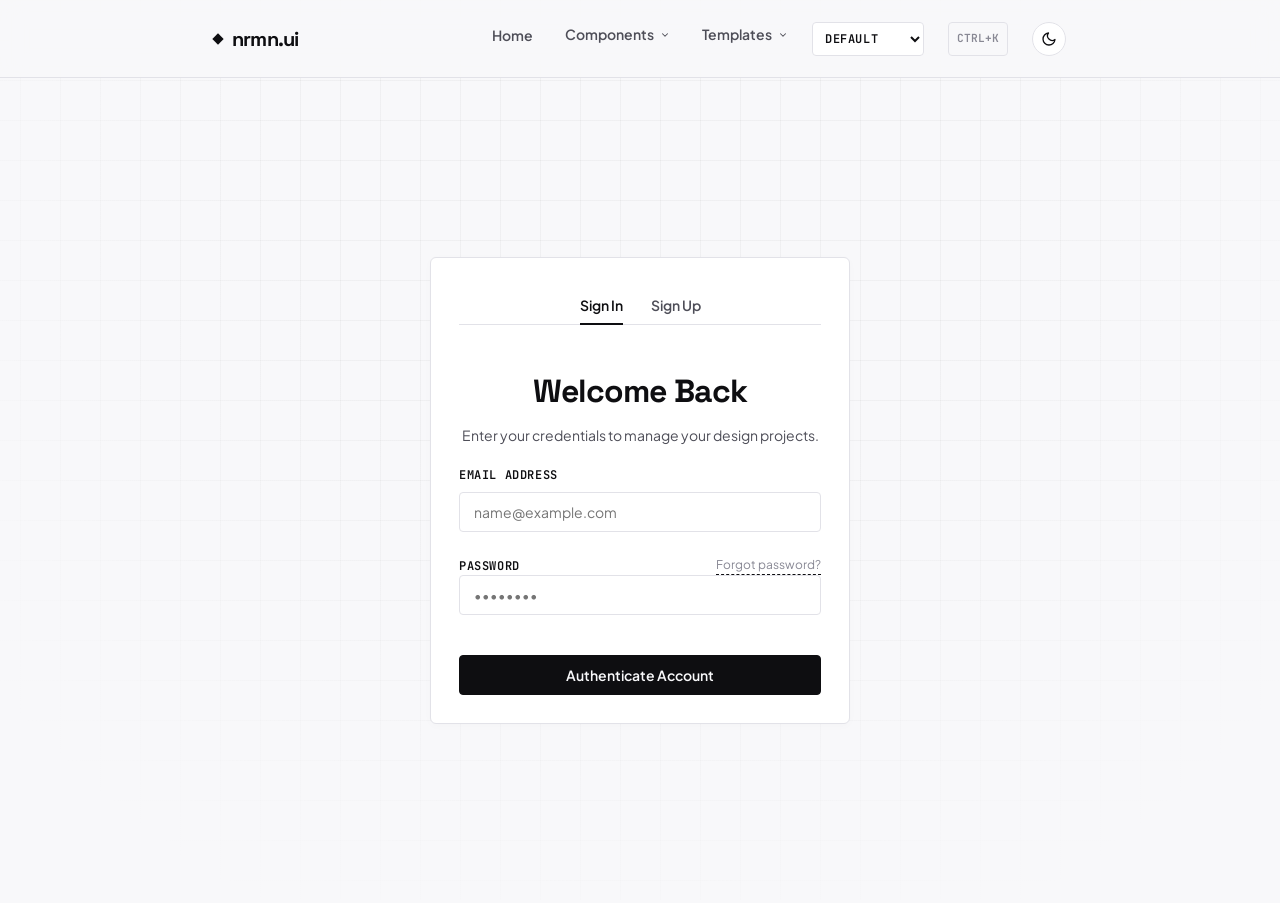
==== auth.html @ 915febaa "Initial commit of nrmn.ui design system showcase" ====
<!DOCTYPE html>
<html lang="en">
<head>
  <meta charset="UTF-8">
  <meta name="viewport" content="width=device-width, initial-scale=1.0">
  <title>Sign In - nrmn.ui</title>
  <meta name="description" content="Secure login and account creation portal styled with the nrmn.ui design system.">
  <link rel="stylesheet" href="style.css">
  <script>
    (function() {
      const savedTheme = localStorage.getItem('theme');
      const systemPrefersDark = window.matchMedia('(prefers-color-scheme: dark)').matches;
      if (savedTheme === 'dark' || (!savedTheme && systemPrefersDark)) {
        document.documentElement.setAttribute('data-theme', 'dark');
      } else {
        document.documentElement.setAttribute('data-theme', 'light');
      }
      
      const savedFont = localStorage.getItem('font');
      if (savedFont && savedFont !== 'default') {
        document.documentElement.setAttribute('data-font', savedFont);
      }
    })();
  </script>
</head>
<body>

  <!-- Sticky Navbar -->
  <header class="navbar">
    <div class="container navbar-container">
      <a href="index.html" class="navbar-brand">
        <span class="navbar-brand-dot"></span>
        <span>nrmn.ui</span>
      </a>
      
      <div class="flex align-center" style="gap: 1.5rem;">
        <nav>
          <ul class="navbar-menu">
            <li><a href="index.html">Home</a></li>
            <li class="nav-dropdown">
              <a href="#" class="dropdown-trigger">
                <span>Components</span>
                <svg class="chevron" width="10" height="10" viewBox="0 0 24 24" fill="none" stroke="currentColor" stroke-width="2.5" stroke-linecap="round" stroke-linejoin="round">
                  <polyline points="6 9 12 15 18 9"></polyline>
                </svg>
              </a>
              <ul class="dropdown-menu">
                <li><a href="docs.html#typography">Typography</a></li>
                <li><a href="docs.html#buttons">Buttons</a></li>
                <li><a href="docs.html#icons">SVG Icons</a></li>
                <li><a href="docs.html#badges">Badges</a></li>
                <li><a href="docs.html#inputs">Inputs & Selects</a></li>
                <li><a href="docs.html#cards">Cards</a></li>
                <li><a href="docs.html#tabs">Tabs</a></li>
                <li><a href="docs.html#alerts">Alerts & Dialogs</a></li>
                <li><a href="docs.html#tables">Tables</a></li>
                <li><a href="docs.html#skeletons">Skeleton Loaders</a></li>
                <li><a href="docs.html#widgets">Interactive Widgets</a></li>
                <li><a href="docs.html#preloaders">Preloaders & Loaders</a></li>
              </ul>
            </li>
            <li class="nav-dropdown">
              <a href="#" class="dropdown-trigger">
                <span>Templates</span>
                <svg class="chevron" width="10" height="10" viewBox="0 0 24 24" fill="none" stroke="currentColor" stroke-width="2.5" stroke-linecap="round" stroke-linejoin="round">
                  <polyline points="6 9 12 15 18 9"></polyline>
                </svg>
              </a>
              <ul class="dropdown-menu">
                <li><a href="dashboard.html">Admin Dashboard</a></li>
                <li><a href="auth.html">Sign In / Register</a></li>
                <li><a href="blog.html">Split Blog Post</a></li>
                <li><a href="settings.html">Settings Console</a></li>
              </ul>
            </li>
          </ul>
        </nav>

        <select id="font-switcher" class="select" aria-label="Switch Font" style="width: auto; padding: 0.25rem 1.75rem 0.25rem 0.5rem; font-size: 0.75rem; font-family: var(--font-mono); font-weight: 600; text-transform: uppercase; letter-spacing: 0.05em; border-radius: var(--radius-sm); border: 1px solid var(--border-color); cursor: pointer; height: 34px; line-height: 1.2; background-color: var(--bg-secondary); color: var(--text-primary); transition: border-color var(--transition-fast);">
          <option value="default">Default</option>
          <option value="inter">Inter</option>
          <option value="roboto">Roboto</option>
          <option value="ubuntu">Ubuntu</option>
        </select>

        <span class="command-palette-trigger" style="font-family: var(--font-mono); font-size: 0.7rem; border: 1px solid var(--border-color); padding: 0.25rem 0.5rem; border-radius: var(--radius-sm); color: var(--text-tertiary); cursor: pointer; user-select: none; display: flex; align-items: center; justify-content: center; height: 34px; line-height: 1.2; text-transform: uppercase; font-weight: 600;" title="Search Commands (Ctrl+K)" onclick="document.getElementById('command-palette').classList.add('open'); document.getElementById('command-search-input').focus();">⌘K</span>

        <button id="theme-toggle" class="btn" aria-label="Toggle Theme" style="padding: 0.375rem; line-height: 1; border-radius: 50%; width: 34px; height: 34px; display: inline-flex; align-items: center; justify-content: center; min-width: auto; box-shadow: none;">
          <svg id="theme-toggle-icon" width="16" height="16" viewBox="0 0 24 24" fill="none" stroke="currentColor" stroke-width="2" stroke-linecap="round" stroke-linejoin="round"></svg>
        </button>
        
        <button class="mobile-menu-btn" aria-label="Toggle Menu" aria-expanded="false">
          <svg width="24" height="24" viewBox="0 0 24 24" fill="none" stroke="currentColor" stroke-width="2" stroke-linecap="round" stroke-linejoin="round">
            <line x1="4" y1="12" x2="20" y2="12"></line>
            <line x1="4" y1="6" x2="20" y2="6"></line>
            <line x1="4" y1="18" x2="20" y2="18"></line>
          </svg>
        </button>
      </div>
    </div>
  </header>

  <!-- Auth Layout Wrapper -->
  <div class="auth-wrapper">
    <div class="card auth-card">
      <div class="tab-container" style="margin: 0;">
        <div class="tab-buttons" style="justify-content: center; margin-bottom: 1.5rem;">
          <button class="tab-btn active" data-tab="login">Sign In</button>
          <button class="tab-btn" data-tab="register">Sign Up</button>
        </div>

        <!-- Login Form Panel -->
        <div class="tab-panel active" data-tab="login">
          <div class="text-center mb-4">
            <h2>Welcome Back</h2>
            <p style="font-size: 0.875rem;">Enter your credentials to manage your design projects.</p>
          </div>

          <form id="login-form">
            <div class="form-group">
              <label class="form-label" for="login-email">Email Address</label>
              <input type="email" class="input" id="login-email" placeholder="name@example.com" required>
            </div>
            
            <div class="form-group">
              <div class="flex justify-between align-center mb-1">
                <label class="form-label" for="login-password" style="margin-bottom: 0;">Password</label>
                <a href="#" onclick="showToast('Reset password link dispatched!')" style="font-size: 0.75rem; color: var(--text-tertiary); text-decoration: none;">Forgot password?</a>
              </div>
              <input type="password" class="input" id="login-password" placeholder="••••••••" required>
            </div>

            <button type="submit" class="btn btn-primary w-full" style="margin-top: 1rem;">Authenticate Account</button>
          </form>
        </div>

        <!-- Register Form Panel -->
        <div class="tab-panel" data-tab="register">
          <div class="text-center mb-4">
            <h2>Create Account</h2>
            <p style="font-size: 0.875rem;">Get started with our lightweight design framework.</p>
          </div>

          <form id="register-form">
            <div class="form-group">
              <label class="form-label" for="reg-name">Full Name</label>
              <input type="text" class="input" id="reg-name" placeholder="Ada Lovelace" required>
            </div>

            <div class="form-group">
              <label class="form-label" for="reg-email">Email Address</label>
              <input type="email" class="input" id="reg-email" placeholder="name@example.com" required>
            </div>
            
            <div class="form-group">
              <label class="form-label" for="reg-password">Password</label>
              <input type="password" class="input" id="reg-password" placeholder="Min. 8 characters" minlength="8" required>
            </div>

            <button type="submit" class="btn btn-primary w-full" style="margin-top: 1rem;">Register Credentials</button>
          </form>
        </div>
      </div>
    </div>
  </div>

  <!-- Command Palette Modal -->
  <div class="command-palette-overlay" id="command-palette">
    <div class="command-palette-content">
      <div class="command-palette-search-wrapper">
        <div class="command-palette-search-icon">
          <svg width="18" height="18" viewBox="0 0 24 24" fill="none" stroke="currentColor" stroke-width="2.5" stroke-linecap="round" stroke-linejoin="round">
            <circle cx="11" cy="11" r="8"></circle>
            <line x1="21" y1="21" x2="16.65" y2="16.65"></line>
          </svg>
        </div>
        <input type="text" id="command-search-input" class="command-palette-input" placeholder="Search pages, components or controls..." autocomplete="off">
      </div>
      
      <ul class="command-palette-list" id="command-palette-list"></ul>
      
      <div class="command-palette-footer">
        <div class="command-palette-footer-keys">
          <span>Navigate: <span class="command-palette-key">↑</span> <span class="command-palette-key">↓</span></span>
          <span style="margin-left: 1rem;">Select: <span class="command-palette-key">Enter</span></span>
        </div>
        <div>
          <span>Close: <span class="command-palette-key">Esc</span></span>
        </div>
      </div>
    </div>
  </div>

  <script src="main.js"></script>
</body>
</html>
---- style.css ----
/*
 * Showcase Stylesheet
 * Project-specific layouts, components, and interactive styles
 * Extending base.css
 */

@import url('base.css');

/* Navigation Bar */
.navbar {
  position: sticky;
  top: 0;
  z-index: 100;
  background-color: var(--bg-navbar);
  backdrop-filter: blur(12px);
  -webkit-backdrop-filter: blur(12px);
  border-bottom: 1px solid var(--border-color);
  padding: 1.25rem 0;
  transition: background-color var(--transition-normal), border-color var(--transition-normal);
}

.navbar-container {
  display: flex;
  justify-content: space-between;
  align-items: center;
}

.navbar-brand {
  font-family: var(--font-heading);
  font-size: 1.25rem;
  font-weight: 700;
  letter-spacing: -0.04em;
  color: var(--text-primary);
  text-decoration: none;
  display: flex;
  align-items: center;
  gap: 0.625rem;
  border-bottom: none;
}

.navbar-brand:hover {
  border-bottom: none;
}

.navbar-brand-dot {
  width: 8px;
  height: 8px;
  border-radius: 0;
  background-color: var(--text-primary);
  transform: rotate(45deg);
  animation: pulse-brand 4s infinite ease-in-out;
}

@keyframes pulse-brand {
  0%, 100% { transform: rotate(45deg) scale(1); }
  50% { transform: rotate(45deg) scale(1.08); }
}

.navbar-menu {
  display: flex;
  align-items: center;
  gap: 2rem;
  list-style: none;
  padding: 0;
  margin: 0;
}

.navbar-menu a {
  font-size: 0.875rem;
  font-weight: 600;
  color: var(--text-secondary);
  text-decoration: none;
  position: relative;
  padding: 0.25rem 0;
  transition: color var(--transition-fast);
  border-bottom: none;
}

.navbar-menu a:hover {
  color: var(--text-primary);
  border-bottom: none;
}

.navbar-menu a::after {
  content: '';
  position: absolute;
  bottom: -2px;
  left: 0;
  width: 100%;
  height: 2px;
  background-color: var(--text-primary);
  transform: scaleX(0);
  transform-origin: right;
  transition: transform var(--transition-fast);
}

.navbar-menu a:hover::after {
  transform: scaleX(1);
  transform-origin: left;
}

/* Navigation Dropdowns */
.nav-dropdown {
  position: relative;
}

.dropdown-trigger {
  display: inline-flex;
  align-items: center;
  gap: 0.375rem;
}

.dropdown-trigger .chevron {
  transition: transform var(--transition-fast);
}

.nav-dropdown:hover .dropdown-trigger .chevron {
  transform: rotate(180deg);
}

.dropdown-menu {
  position: absolute;
  top: 100%;
  left: 50%;
  transform: translateX(-50%) translateY(8px);
  min-width: 190px;
  background-color: var(--bg-secondary);
  border: 1px solid var(--border-color);
  border-radius: var(--radius-sm);
  padding: 0.375rem 0;
  margin: 0;
  list-style: none;
  opacity: 0;
  visibility: hidden;
  transition: opacity var(--transition-fast), transform var(--transition-fast), visibility var(--transition-fast);
  box-shadow: var(--shadow-hover);
  z-index: 110;
}

/* Arrow indicator on dropdown menu */
.dropdown-menu::before {
  content: '';
  position: absolute;
  top: -5px;
  left: 50%;
  transform: translateX(-50%) rotate(45deg);
  width: 8px;
  height: 8px;
  background-color: var(--bg-secondary);
  border-left: 1px solid var(--border-color);
  border-top: 1px solid var(--border-color);
}

.nav-dropdown:hover .dropdown-menu {
  opacity: 1;
  visibility: visible;
  transform: translateX(-50%) translateY(4px);
}

.dropdown-menu li {
  width: 100%;
}

.dropdown-menu li a {
  display: block;
  padding: 0.5rem 1rem;
  font-size: 0.8125rem;
  font-weight: 500;
  color: var(--text-secondary);
  text-align: left;
  border-bottom: none !important;
  transition: color var(--transition-fast), background-color var(--transition-fast);
}

.dropdown-menu li a:hover {
  color: var(--text-primary) !important;
  background-color: var(--bg-tertiary);
}

@media (max-width: 768px) {
  .dropdown-menu {
    position: static;
    transform: none !important;
    opacity: 1;
    visibility: visible;
    box-shadow: none;
    border: none;
    padding-left: 1rem;
    display: none;
  }
  
  .dropdown-menu::before {
    display: none;
  }
  
  .nav-dropdown.active .dropdown-menu {
    display: block;
  }
}

.mobile-menu-btn {
  display: none;
  background: none;
  border: none;
  color: var(--text-primary);
  cursor: pointer;
  padding: 0.25rem;
  outline: none;
}

@media (max-width: 768px) {
  .navbar-menu {
    display: none;
    position: absolute;
    top: 100%;
    left: 0;
    width: 100%;
    background-color: var(--bg-primary);
    border-bottom: 1px solid var(--border-color);
    padding: 1.5rem;
    flex-direction: column;
    align-items: flex-start;
    gap: 1.25rem;
    box-shadow: 0 8px 16px rgba(0, 0, 0, 0.05);
  }

  .navbar-menu.open {
    display: flex;
  }

  .mobile-menu-btn {
    display: block;
  }
}

/* Hero Section */
.hero {
  padding: 7rem 0 5rem 0;
  text-align: center;
}

.hero-tag {
  display: inline-flex;
  align-items: center;
  font-family: var(--font-mono);
  font-size: 0.7rem;
  font-weight: 500;
  letter-spacing: 0.1em;
  text-transform: uppercase;
  background-color: var(--bg-tertiary);
  color: var(--text-secondary);
  padding: 0.25rem 0.625rem;
  border-radius: var(--radius-sm);
  margin-bottom: 1.75rem;
  border: 1px solid var(--border-color);
}

.hero h1 {
  font-size: 4rem;
  font-weight: 700;
  max-width: 850px;
  margin: 0 auto 1.5rem auto;
  line-height: 1.1;
  letter-spacing: -0.04em;
}

@media (max-width: 768px) {
  .hero h1 {
    font-size: 2.75rem;
  }
}

.hero-subtitle {
  font-size: 1.25rem;
  color: var(--text-secondary);
  max-width: 620px;
  margin: 0 auto 2.5rem auto;
  line-height: 1.6;
}

.hero-actions {
  display: flex;
  justify-content: center;
  gap: 1.25rem;
}

/* Features Grid */
.features-grid {
  display: grid;
  grid-template-columns: repeat(auto-fit, minmax(260px, 1fr));
  gap: 2rem;
  margin-top: 3.5rem;
}

.features-grid .card h3 {
  margin-top: 0;
  margin-bottom: 0.75rem;
}

.features-grid .card p {
  margin-bottom: 0;
  font-size: 0.875rem;
  line-height: 1.5;
}

/* Layouts: Sidebar Layout (Docs / Dashboard) */
.sidebar-layout {
  display: flex;
  min-height: calc(100vh - 75px);
}

.sidebar {
  width: 260px;
  border-right: 1px solid var(--border-color);
  padding: 2.5rem 1.75rem;
  flex-shrink: 0;
  position: sticky;
  top: 75px;
  height: calc(100vh - 75px);
  overflow-y: auto;
  transition: transform var(--transition-normal);
}

.main-content {
  flex-grow: 1;
  padding: 2.5rem 3.5rem;
  max-width: 1050px;
  overflow-x: hidden;
}

@media (max-width: 768px) {
  .sidebar-layout {
    flex-direction: column;
  }

  .sidebar {
    width: 100%;
    height: auto;
    position: static;
    border-right: none;
    border-bottom: 1px solid var(--border-color);
    padding: 1.5rem;
  }

  .main-content {
    padding: 2rem 1.5rem;
  }
}

.sidebar-nav {
  list-style: none;
  padding: 0;
  margin: 0;
}

.sidebar-nav-title {
  font-family: var(--font-mono);
  font-size: 0.7rem;
  font-weight: 500;
  text-transform: uppercase;
  color: var(--text-tertiary);
  letter-spacing: 0.12em;
  margin-bottom: 0.75rem;
  margin-top: 1.75rem;
}

.sidebar-nav-title:first-child {
  margin-top: 0;
}

.sidebar-nav-item a {
  display: block;
  font-size: 0.875rem;
  font-weight: 500;
  color: var(--text-secondary);
  text-decoration: none;
  padding: 0.5rem 0.75rem;
  border-radius: var(--radius-sm);
  margin-bottom: 0.25rem;
  transition: color var(--transition-fast), background-color var(--transition-fast), transform var(--transition-fast);
  position: relative;
  border-bottom: none;
}

.sidebar-nav-item a::before {
  content: '';
  position: absolute;
  left: 0;
  top: 20%;
  height: 60%;
  width: 3px;
  background-color: var(--text-primary);
  border-radius: var(--radius-sm);
  transform: scaleY(0);
  transition: transform var(--transition-fast), background-color var(--transition-fast);
}

.sidebar-nav-item a:hover {
  color: var(--text-primary);
  background-color: var(--bg-tertiary);
  transform: translateX(2px);
}

.sidebar-nav-item a:hover::before {
  transform: scaleY(0.6);
  background-color: var(--text-tertiary);
}

.sidebar-nav-item a.active {
  color: var(--text-primary);
  background-color: var(--bg-tertiary);
  font-weight: 600;
}

.sidebar-nav-item a.active::before {
  transform: scaleY(1);
  background-color: var(--text-primary);
}

/* Tabs */
.tab-container {
  margin: 2rem 0;
}

.tab-buttons {
  display: flex;
  border-bottom: 1px solid var(--border-color);
  gap: 1.75rem;
  margin-bottom: 1.75rem;
}

.tab-btn {
  background: none;
  border: none;
  font-family: inherit;
  font-size: 0.875rem;
  font-weight: 600;
  color: var(--text-secondary);
  padding: 0.625rem 0;
  cursor: pointer;
  position: relative;
  transition: color var(--transition-fast);
}

.tab-btn:hover {
  color: var(--text-primary);
}

.tab-btn.active {
  color: var(--text-primary);
}

.tab-btn.active::after {
  content: '';
  position: absolute;
  bottom: -1px;
  left: 0;
  width: 100%;
  height: 2px;
  background-color: var(--text-primary);
}

.tab-panel {
  display: none;
}

.tab-panel.active {
  display: block;
}

/* Badges */
.badge {
  display: inline-flex;
  align-items: center;
  font-family: var(--font-mono);
  font-size: 0.7rem;
  font-weight: 500;
  padding: 0.1875rem 0.5rem;
  border-radius: var(--radius-sm);
  border: 1px solid var(--border-color);
  background-color: var(--bg-tertiary);
  color: var(--text-secondary);
}

.badge-success {
  background-color: rgba(16, 185, 129, 0.08);
  border-color: rgba(16, 185, 129, 0.18);
  color: var(--alert-success);
}

.badge-warning {
  background-color: rgba(245, 158, 11, 0.08);
  border-color: rgba(245, 158, 11, 0.18);
  color: var(--alert-warning);
}

.badge-error {
  background-color: rgba(239, 68, 68, 0.08);
  border-color: rgba(239, 68, 68, 0.18);
  color: var(--alert-error);
}

/* Alerts */
.alert-box {
  display: flex;
  gap: 0.875rem;
  padding: 1.25rem;
  border-radius: var(--radius-sm);
  border: 1px solid var(--border-color);
  border-left: 4px solid var(--text-primary);
  background-color: var(--bg-secondary);
  color: var(--text-secondary);
  margin-bottom: 1.25rem;
}

.alert-box h4 {
  margin: 0 0 0.25rem 0;
  font-size: 0.875rem;
  font-family: var(--font-heading);
}

.alert-box p {
  margin: 0;
  font-size: 0.875rem;
  color: inherit;
}

.alert-box-info {
  border-left-color: var(--text-primary);
  color: var(--text-primary);
}

.alert-box-success {
  border-left-color: var(--alert-success);
  background-color: rgba(16, 185, 129, 0.02);
  color: var(--alert-success);
}

.alert-box-warning {
  border-left-color: var(--alert-warning);
  background-color: rgba(245, 158, 11, 0.02);
  color: var(--alert-warning);
}

.alert-box-error {
  border-left-color: var(--alert-error);
  background-color: rgba(239, 68, 68, 0.02);
  color: var(--alert-error);
}

/* Modal Styling */
.modal-overlay {
  position: fixed;
  top: 0;
  left: 0;
  width: 100%;
  height: 100%;
  background-color: rgba(9, 9, 11, 0.35);
  backdrop-filter: blur(6px);
  display: none;
  justify-content: center;
  align-items: center;
  z-index: 1000;
  padding: 1.5rem;
}

@media (prefers-color-scheme: dark) {
  .modal-overlay {
    background-color: rgba(0, 0, 0, 0.5);
  }
}

.modal-overlay.open {
  display: flex;
}

.modal-content {
  background-color: var(--bg-secondary);
  border: 1px solid var(--border-color);
  border-radius: var(--radius-sm);
  max-width: 500px;
  width: 100%;
  padding: 2.25rem;
  box-shadow: var(--shadow-hover);
  position: relative;
  animation: modal-in 0.2s cubic-bezier(0.16, 1, 0.3, 1);
}

@keyframes modal-in {
  from {
    transform: scale(0.98) translateY(-10px);
    opacity: 0;
  }
  to {
    transform: scale(1) translateY(0);
    opacity: 1;
  }
}

.modal-close {
  position: absolute;
  top: 1.25rem;
  right: 1.25rem;
  background: none;
  border: none;
  font-size: 1.5rem;
  cursor: pointer;
  color: var(--text-tertiary);
  transition: color var(--transition-fast);
  outline: none;
}

.modal-close:hover {
  color: var(--text-primary);
}

/* Toast Container & Notification */
.toast-container {
  position: fixed;
  top: 1.5rem;
  left: 50%;
  transform: translateX(-50%);
  display: flex;
  flex-direction: column;
  gap: 0.75rem;
  z-index: 1010;
  width: 100%;
  max-width: 380px;
  pointer-events: none;
}

.toast {
  background-color: var(--bg-secondary);
  color: var(--text-primary);
  border: 1px solid var(--border-color);
  padding: 0.875rem 1.25rem;
  border-radius: var(--radius-sm);
  font-family: var(--font-sans);
  font-size: 0.875rem;
  font-weight: 500;
  box-shadow: var(--shadow-hover-btn);
  display: flex;
  justify-content: space-between;
  align-items: center;
  gap: 1rem;
  pointer-events: auto;
  animation: toast-in 0.35s cubic-bezier(0.16, 1, 0.3, 1) forwards;
}

@keyframes toast-in {
  from {
    transform: translateY(-30px) scale(0.95);
    opacity: 0;
  }
  to {
    transform: translateY(0) scale(1);
    opacity: 1;
  }
}

/* Auth Pages Style */
.auth-wrapper {
  min-height: calc(100vh - 75px);
  display: flex;
  align-items: center;
  justify-content: center;
  padding: 4rem 1.5rem;
}

.auth-card {
  max-width: 420px;
  width: 100%;
}

.form-group {
  margin-bottom: 1.5rem;
}

.form-label {
  display: block;
  font-family: var(--font-mono);
  font-size: 0.75rem;
  font-weight: 600;
  text-transform: uppercase;
  letter-spacing: 0.05em;
  margin-bottom: 0.5rem;
  color: var(--text-primary);
}

.form-help {
  font-size: 0.75rem;
  color: var(--text-tertiary);
  margin-top: 0.375rem;
}

/* Dashboard Layout */
.dashboard-grid {
  display: grid;
  grid-template-columns: repeat(12, 1fr);
  gap: 2rem;
}

.col-12 { grid-column: span 12; }
.col-8 { grid-column: span 8; }
.col-6 { grid-column: span 6; }
.col-4 { grid-column: span 4; }

@media (max-width: 992px) {
  .col-8, .col-6, .col-4 {
    grid-column: span 12;
  }
}

.metric-card {
  text-align: left;
}

.metric-value {
  font-family: var(--font-heading);
  font-size: 2.25rem;
  font-weight: 700;
  line-height: 1;
  margin: 0.625rem 0;
  letter-spacing: -0.03em;
}

.metric-change {
  font-family: var(--font-mono);
  font-size: 0.7rem;
  font-weight: 500;
  text-transform: uppercase;
  letter-spacing: 0.05em;
}

.metric-change.positive { color: var(--alert-success); }
.metric-change.negative { color: var(--alert-error); }

/* Utilities */
.text-center { text-align: center; }
.mt-4 { margin-top: 1rem; }
.mb-4 { margin-bottom: 1rem; }
.mb-6 { margin-bottom: 1.5rem; }
.gap-2 { gap: 0.5rem; }
.align-center { align-items: center; }
.justify-between { justify-content: space-between; }
.w-full { width: 100%; }

/* Command Palette Dialogue */
.command-palette-overlay {
  position: fixed;
  top: 0;
  left: 0;
  width: 100%;
  height: 100%;
  background-color: rgba(9, 9, 11, 0.45);
  backdrop-filter: blur(8px);
  display: none;
  justify-content: center;
  align-items: flex-start;
  z-index: 1050;
  padding: 1.5rem;
  padding-top: 10vh;
}

@media (prefers-color-scheme: dark) {
  .command-palette-overlay {
    background-color: rgba(0, 0, 0, 0.65);
  }
}

.command-palette-overlay.open {
  display: flex;
}

.command-palette-content {
  background-color: var(--bg-secondary);
  border: 1px solid var(--border-color);
  border-radius: var(--radius-md);
  max-width: 600px;
  width: 100%;
  box-shadow: var(--shadow-hover);
  overflow: hidden;
  animation: cmd-palette-in 0.18s cubic-bezier(0.16, 1, 0.3, 1);
  display: flex;
  flex-direction: column;
}

@keyframes cmd-palette-in {
  from {
    transform: scale(0.97) translateY(-8px);
    opacity: 0;
  }
  to {
    transform: scale(1) translateY(0);
    opacity: 1;
  }
}

.command-palette-search-wrapper {
  padding: 1.15rem 1.5rem;
  border-bottom: 1px solid var(--border-color);
  display: flex;
  align-items: center;
  gap: 0.75rem;
}

.command-palette-search-icon {
  color: var(--text-tertiary);
  flex-shrink: 0;
  display: flex;
  align-items: center;
  justify-content: center;
}

.command-palette-input {
  width: 100%;
  border: none !important;
  background: transparent !important;
  color: var(--text-primary);
  font-family: inherit;
  font-size: 1.05rem;
  font-weight: 500;
  outline: none;
  padding: 0;
}

.command-palette-input::placeholder {
  color: var(--text-tertiary);
}

.command-palette-list {
  list-style: none;
  padding: 0.5rem 0;
  margin: 0;
  max-height: 330px;
  overflow-y: auto;
}

.command-palette-item {
  display: flex;
  align-items: center;
  justify-content: space-between;
  padding: 0.75rem 1.5rem;
  cursor: pointer;
  transition: background-color var(--transition-fast);
}

.command-palette-item-left {
  display: flex;
  align-items: center;
  gap: 0.85rem;
}

.command-palette-item-icon {
  color: var(--text-tertiary);
  flex-shrink: 0;
  display: flex;
  align-items: center;
  justify-content: center;
}

.command-palette-item-text {
  font-size: 0.875rem;
  font-weight: 500;
  color: var(--text-secondary);
}

.command-palette-item-shortcut {
  font-family: var(--font-mono);
  font-size: 0.65rem;
  background-color: var(--bg-tertiary);
  border: 1px solid var(--border-color);
  color: var(--text-tertiary);
  padding: 0.15rem 0.4rem;
  border-radius: var(--radius-sm);
  text-transform: uppercase;
}

/* Hover / Focus state */
.command-palette-item.active {
  background-color: var(--bg-tertiary);
}

.command-palette-item.active .command-palette-item-text {
  color: var(--text-primary);
}

.command-palette-item.active .command-palette-item-icon {
  color: var(--text-primary);
}

.command-palette-footer {
  padding: 0.75rem 1.5rem;
  border-top: 1px solid var(--border-color);
  background-color: var(--bg-primary);
  display: flex;
  align-items: center;
  justify-content: space-between;
  font-family: var(--font-mono);
  font-size: 0.65rem;
  color: var(--text-tertiary);
}

.command-palette-footer-keys {
  display: flex;
  gap: 0.5rem;
  align-items: center;
}

.command-palette-key {
  background-color: var(--bg-secondary);
  border: 1px solid var(--border-color);
  padding: 0.05rem 0.35rem;
  border-radius: var(--radius-sm);
  text-transform: uppercase;
}

/* Accordion Component */
.accordion-group {
  display: flex;
  flex-direction: column;
  gap: 0.5rem;
  width: 100%;
}

.accordion {
  border: 1px solid var(--border-color);
  border-radius: var(--radius-sm);
  background-color: var(--bg-secondary);
  overflow: hidden;
  transition: border-color var(--transition-fast);
}

.accordion:hover {
  border-color: var(--text-primary);
}

.accordion-header {
  width: 100%;
  display: flex;
  justify-content: space-between;
  align-items: center;
  padding: 1rem 1.25rem;
  background: none;
  border: none;
  font-family: inherit;
  font-size: 0.875rem;
  font-weight: 600;
  color: var(--text-primary);
  cursor: pointer;
  text-align: left;
  outline: none;
}

.accordion-header .chevron {
  transition: transform var(--transition-fast);
  color: var(--text-tertiary);
  flex-shrink: 0;
}

.accordion.open .accordion-header .chevron {
  transform: rotate(180deg);
  color: var(--text-primary);
}

.accordion-content {
  max-height: 0;
  overflow: hidden;
  transition: max-height var(--transition-normal) cubic-bezier(0.16, 1, 0.3, 1);
}

.accordion-inner {
  padding: 0 1.25rem 1.25rem 1.25rem;
  font-size: 0.875rem;
  color: var(--text-secondary);
  line-height: 1.6;
}

/* Slide-Out Drawer Panel */
.drawer-overlay {
  position: fixed;
  top: 0;
  left: 0;
  width: 100%;
  height: 100%;
  background-color: rgba(9, 9, 11, 0.35);
  backdrop-filter: blur(4px);
  display: none;
  justify-content: flex-end;
  z-index: 1000;
}

@media (prefers-color-scheme: dark) {
  .drawer-overlay {
    background-color: rgba(0, 0, 0, 0.5);
  }
}

.drawer-overlay.open {
  display: flex;
}

.drawer {
  background-color: var(--bg-secondary);
  border-left: 1px solid var(--border-color);
  width: 100%;
  max-width: 400px;
  height: 100%;
  display: flex;
  flex-direction: column;
  transform: translateX(100%);
  transition: transform var(--transition-normal) cubic-bezier(0.16, 1, 0.3, 1);
}

.drawer-overlay.open .drawer {
  transform: translateX(0);
}

.drawer-header {
  padding: 1.5rem;
  border-bottom: 1px solid var(--border-color);
  display: flex;
  justify-content: space-between;
  align-items: center;
}

.drawer-header h3 {
  margin: 0;
}

.drawer-close {
  background: none;
  border: none;
  font-size: 1.5rem;
  color: var(--text-tertiary);
  cursor: pointer;
  outline: none;
  transition: color var(--transition-fast);
}

.drawer-close:hover {
  color: var(--text-primary);
}

.drawer-body {
  padding: 1.5rem;
  flex-grow: 1;
  overflow-y: auto;
}

.drawer-footer {
  padding: 1.5rem;
  border-top: 1px solid var(--border-color);
  background-color: var(--bg-primary);
}

/* Viewport Top Progress Bar */
.top-progress-bar {
  position: fixed;
  top: 0;
  left: 0;
  height: 3px;
  background-color: var(--text-primary);
  z-index: 1200;
  width: 0;
  transition: width 0.4s cubic-bezier(0.1, 0.8, 0.1, 1), opacity 0.2s ease-in-out;
  opacity: 0;
  pointer-events: none;
}

.top-progress-bar.active {
  opacity: 1;
}

/* Blocking Loader Overlay */
.blocking-loader-overlay {
  position: fixed;
  top: 0;
  left: 0;
  width: 100%;
  height: 100%;
  background-color: rgba(9, 9, 11, 0.45);
  backdrop-filter: blur(6px);
  display: none;
  justify-content: center;
  align-items: center;
  z-index: 1100;
  flex-direction: column;
}

@media (prefers-color-scheme: dark) {
  .blocking-loader-overlay {
    background-color: rgba(0, 0, 0, 0.65);
  }
}

.blocking-loader-overlay.open {
  display: flex;
}

.blocking-loader-card {
  background-color: var(--bg-secondary);
  border: 1px solid var(--border-color);
  border-radius: var(--radius-md);
  padding: 2.25rem 2.75rem;
  display: flex;
  flex-direction: column;
  align-items: center;
  gap: 1.25rem;
  box-shadow: var(--shadow-hover);
  text-align: center;
  max-width: 320px;
  animation: loader-card-in 0.2s cubic-bezier(0.16, 1, 0.3, 1);
}

@keyframes loader-card-in {
  from { transform: scale(0.95); opacity: 0; }
  to { transform: scale(1); opacity: 1; }
}

.spinner {
  width: 34px;
  height: 34px;
  border: 3px solid var(--border-color);
  border-top-color: var(--text-primary);
  border-radius: 50%;
  animation: spin 0.8s infinite linear;
}

@keyframes spin {
  100% { transform: rotate(360deg); }
}

.blocking-loader-text {
  font-size: 0.875rem;
  font-weight: 600;
  color: var(--text-primary);
}

.blocking-loader-subtext {
  font-size: 0.75rem;
  color: var(--text-tertiary);
}

/* Search Input Fields & Groups */
.search-group {
  display: flex;
  width: 100%;
}

.search-group .input {
  border-top-right-radius: 0 !important;
  border-bottom-right-radius: 0 !important;
  border-right: none !important;
}

.search-group .btn {
  border-top-left-radius: 0 !important;
  border-bottom-left-radius: 0 !important;
  white-space: nowrap;
  flex-shrink: 0;
}

.search-input-wrapper {
  position: relative;
  display: flex;
  align-items: center;
  width: 100%;
}

.search-input-wrapper .input {
  padding-left: 2.5rem !important;
  padding-right: 2.5rem !important;
}

.search-icon-left {
  position: absolute;
  left: 0.85rem;
  color: var(--text-tertiary);
  pointer-events: none;
  display: flex;
  align-items: center;
  justify-content: center;
}

.search-clear-right {
  position: absolute;
  right: 0.85rem;
  background: none;
  border: none;
  color: var(--text-tertiary);
  cursor: pointer;
  padding: 0;
  display: flex;
  align-items: center;
  justify-content: center;
  transition: color var(--transition-fast);
  outline: none;
}

.search-clear-right:hover {
  color: var(--text-primary);
}

/* Autocomplete Dropdown List */
.autocomplete-dropdown {
  position: absolute;
  top: calc(100% + 4px);
  left: 0;
  width: 100%;
  background-color: var(--bg-secondary);
  border: 1px solid var(--border-color);
  border-radius: var(--radius-sm);
  box-shadow: var(--shadow-hover);
  z-index: 100;
  display: none;
  max-height: 200px;
  overflow-y: auto;
  list-style: none;
  padding: 0.25rem 0;
  margin: 0;
}

.autocomplete-dropdown.open {
  display: block;
}

.autocomplete-item {
  padding: 0.65rem 1rem;
  cursor: pointer;
  font-size: 0.85rem;
  color: var(--text-secondary);
  transition: background-color var(--transition-fast), color var(--transition-fast);
  display: flex;
  justify-content: space-between;
  align-items: center;
}

.autocomplete-item:hover,
.autocomplete-item.active {
  background-color: var(--bg-tertiary);
  color: var(--text-primary);
}

.autocomplete-item-meta {
  font-size: 0.7rem;
  font-family: var(--font-mono);
  color: var(--text-tertiary);
  text-transform: uppercase;
}

/* Password Strength Bar & Checklist */
.strength-bar-container {
  height: 4px;
  background-color: var(--bg-tertiary);
  border-radius: var(--radius-sm);
  margin-top: 0.5rem;
  overflow: hidden;
  width: 100%;
}

.strength-bar {
  height: 100%;
  width: 0;
  transition: width var(--transition-normal), background-color var(--transition-normal);
}

.strength-bar.weak { width: 33%; background-color: #ef4444; }
.strength-bar.medium { width: 66%; background-color: #f59e0b; }
.strength-bar.strong { width: 100%; background-color: #10b981; }

.strength-checklist {
  list-style: none;
  padding: 0;
  margin: 0.5rem 0 0 0;
  display: flex;
  flex-direction: column;
  gap: 0.25rem;
  font-size: 0.75rem;
  color: var(--text-tertiary);
}

.strength-checklist li {
  display: flex;
  align-items: center;
  gap: 0.35rem;
  transition: color var(--transition-fast);
}

.strength-checklist li.valid {
  color: var(--text-primary);
}

.strength-checklist li::before {
  content: "○";
  font-weight: bold;
}

.strength-checklist li.valid::before {
  content: "●";
}

/* Segmented Control Selector */
.segmented-control {
  display: inline-flex;
  background-color: var(--bg-tertiary);
  padding: 2px;
  border-radius: var(--radius-sm);
  position: relative;
  border: 1px solid var(--border-color);
}

.segmented-control input[type="radio"] {
  display: none;
}

.segmented-control label {
  padding: 0.5rem 1.25rem;
  font-size: 0.85rem;
  font-weight: 600;
  color: var(--text-secondary);
  cursor: pointer;
  z-index: 2;
  transition: color var(--transition-fast);
  user-select: none;
}

.segmented-control input[type="radio"]:checked + label {
  color: var(--text-primary);
}

.segmented-slider {
  position: absolute;
  top: 2px;
  bottom: 2px;
  left: 2px;
  background-color: var(--bg-secondary);
  border-radius: calc(var(--radius-sm) - 1px);
  transition: transform var(--transition-normal) cubic-bezier(0.16, 1, 0.3, 1), width var(--transition-normal);
  box-shadow: 0 1px 3px rgba(0, 0, 0, 0.08);
  z-index: 1;
}

/* Switch Toggle Component */
.switch-label {
  display: flex;
  align-items: center;
  justify-content: space-between;
  cursor: pointer;
  width: 100%;
  max-width: 250px;
  user-select: none;
}

.switch {
  position: relative;
  display: inline-block;
  width: 44px;
  height: 24px;
  flex-shrink: 0;
}

.switch input {
  opacity: 0;
  width: 0;
  height: 0;
}

.switch-slider {
  position: absolute;
  cursor: pointer;
  top: 0;
  left: 0;
  right: 0;
  bottom: 0;
  background-color: var(--bg-tertiary);
  transition: background-color var(--transition-normal);
  border-radius: 24px;
  border: 1px solid var(--border-color);
}

.switch-slider::before {
  position: absolute;
  content: "";
  height: 18px;
  width: 18px;
  left: 2px;
  bottom: 2px;
  background-color: var(--text-primary);
  transition: transform var(--transition-normal) cubic-bezier(0.16, 1, 0.3, 1);
  border-radius: 50%;
}

.switch input:checked + .switch-slider {
  background-color: var(--text-primary);
}

.switch input:checked + .switch-slider::before {
  transform: translateX(20px);
  background-color: var(--bg-primary);
}

/* Range Slider Tooltip Layouts */
.range-container {
  position: relative;
  width: 100%;
  margin-top: 1rem;
  padding-bottom: 2rem;
}

.range-slider {
  -webkit-appearance: none;
  appearance: none;
  width: 100%;
  height: 6px;
  background: var(--bg-tertiary);
  outline: none;
  border-radius: var(--radius-sm);
  border: 1px solid var(--border-color);
}

.range-slider::-webkit-slider-thumb {
  -webkit-appearance: none;
  appearance: none;
  width: 16px;
  height: 16px;
  background: var(--text-primary);
  cursor: pointer;
  border-radius: 50%;
  transition: transform var(--transition-fast);
}

.range-slider::-webkit-slider-thumb:hover {
  transform: scale(1.2);
}

.range-tooltip {
  position: absolute;
  background-color: var(--accent);
  color: var(--bg-primary);
  padding: 0.15rem 0.4rem;
  font-size: 0.7rem;
  font-family: var(--font-mono);
  font-weight: bold;
  border-radius: var(--radius-sm);
  top: -24px;
  transform: translateX(-50%);
  pointer-events: none;
  transition: left 0.1s ease-out;
}

/* Drag-and-Drop Uploader */
.uploader-zone {
  border: 2px dashed var(--border-color);
  border-radius: var(--radius-md);
  background-color: var(--bg-secondary);
  padding: 2rem;
  text-align: center;
  cursor: pointer;
  transition: border-color var(--transition-fast), background-color var(--transition-fast);
  display: flex;
  flex-direction: column;
  align-items: center;
  gap: 0.75rem;
  position: relative;
  overflow: hidden;
}

.uploader-zone:hover, .uploader-zone.dragover {
  border-color: var(--text-primary);
  background-color: var(--bg-tertiary);
}

.uploader-icon {
  color: var(--text-tertiary);
  transition: color var(--transition-fast);
}

.uploader-zone:hover .uploader-icon {
  color: var(--text-primary);
}

.uploader-text {
  font-size: 0.85rem;
  color: var(--text-secondary);
}

.uploader-progress {
  position: absolute;
  bottom: 0;
  left: 0;
  width: 100%;
  height: 4px;
  background-color: var(--bg-tertiary);
  display: none;
}

.uploader-progress-bar {
  height: 100%;
  width: 0;
  background-color: var(--text-primary);
  transition: width 0.1s linear;
}

/* Telephone & Date Pickers Custom Styling */
.telephone-group {
  display: flex;
  width: 100%;
}

.country-code-select {
  width: auto !important;
  border-top-right-radius: 0 !important;
  border-bottom-right-radius: 0 !important;
  border-right: none !important;
  padding-right: 1.75rem !important;
  background-color: var(--bg-tertiary) !important;
  font-size: 0.85rem !important;
}

.tel-input {
  border-top-left-radius: 0 !important;
  border-bottom-left-radius: 0 !important;
}

.date-input-wrapper {
  position: relative;
  width: 100%;
}

.date-input {
  position: relative;
  padding-right: 2.5rem !important;
}

.date-input::-webkit-calendar-picker-indicator {
  background: transparent;
  bottom: 0;
  color: transparent;
  cursor: pointer;
  height: auto;
  left: 0;
  position: absolute;
  right: 0;
  top: 0;
  width: auto;
}

.date-input-wrapper::after {
  content: "";
  position: absolute;
  right: 0.85rem;
  top: 50%;
  transform: translateY(-50%);
  width: 14px;
  height: 14px;
  pointer-events: none;
  background-image: url("data:image/svg+xml,%3Csvg xmlns='http://www.w3.org/2000/svg' width='24' height='24' viewBox='0 0 24 24' fill='none' stroke='%23a1a1aa' stroke-width='2.5' stroke-linecap='round' stroke-linejoin='round'%3E%3Crect x='3' y='4' width='18' height='18' rx='2' ry='2'%3E%3C/rect%3E%3Cline x1='16' y1='2' x2='16' y2='6'%3E%3C/line%3E%3Cline x1='8' y1='2' x2='8' y2='6'%3E%3C/line%3E%3Cline x1='3' y1='10' x2='21' y2='10'%3E%3C/line%3E%3C/svg%3E");
  background-repeat: no-repeat;
  background-size: contain;
  transition: opacity var(--transition-fast);
}

/* Custom Grayscale Radios */
.custom-radio-group {
  display: flex;
  flex-direction: column;
  gap: 0.75rem;
}

.custom-radio {
  display: flex;
  align-items: center;
  gap: 0.5rem;
  font-size: 0.875rem;
  color: var(--text-secondary);
  cursor: pointer;
  user-select: none;
}

.custom-radio input {
  display: none;
}

.radio-indicator {
  width: 16px;
  height: 16px;
  border: 1px solid var(--border-color);
  border-radius: 50%;
  background-color: var(--bg-secondary);
  display: inline-flex;
  align-items: center;
  justify-content: center;
  transition: border-color var(--transition-fast), background-color var(--transition-fast);
  flex-shrink: 0;
}

.custom-radio input:checked + .radio-indicator {
  border-color: var(--text-primary);
  background-color: var(--text-primary);
}

.radio-indicator::after {
  content: "";
  width: 6px;
  height: 6px;
  border-radius: 50%;
  background-color: var(--bg-primary);
  transform: scale(0);
  transition: transform var(--transition-fast);
}

.custom-radio input:checked + .radio-indicator::after {
  transform: scale(1);
}

.custom-radio:hover .radio-indicator {
  border-color: var(--text-primary);
}

/* Custom Grayscale Checkboxes */
.custom-checkbox-group {
  display: flex;
  flex-direction: column;
  gap: 0.75rem;
}

.custom-checkbox {
  display: flex;
  align-items: center;
  gap: 0.5rem;
  font-size: 0.875rem;
  color: var(--text-secondary);
  cursor: pointer;
  user-select: none;
}

.custom-checkbox input {
  display: none;
}

.checkbox-indicator {
  width: 16px;
  height: 16px;
  border: 1px solid var(--border-color);
  border-radius: var(--radius-sm);
  background-color: var(--bg-secondary);
  display: inline-flex;
  align-items: center;
  justify-content: center;
  transition: border-color var(--transition-fast), background-color var(--transition-fast);
  flex-shrink: 0;
}

.custom-checkbox input:checked + .checkbox-indicator {
  border-color: var(--text-primary);
  background-color: var(--text-primary);
}

.checkbox-indicator::after {
  content: "";
  width: 10px;
  height: 10px;
  background-image: url("data:image/svg+xml,%3Csvg xmlns='http://www.w3.org/2000/svg' viewBox='0 0 24 24' fill='none' stroke='%23fcfcfc' stroke-width='3.5' stroke-linecap='round' stroke-linejoin='round'%3E%3Cpolyline points='20 6 9 17 4 12'%3E%3C/polyline%3E%3C/svg%3E");
  background-repeat: no-repeat;
  background-size: contain;
  transform: scale(0);
  transition: transform var(--transition-fast);
}

.custom-checkbox input:checked + .checkbox-indicator::after {
  transform: scale(1);
}

.custom-checkbox:hover .checkbox-indicator {
  border-color: var(--text-primary);
}

/* Validation Feedback States */
.input.invalid, .select.invalid, .textarea.invalid {
  border-color: #ef4444 !important;
}

.input.invalid:focus {
  box-shadow: 0 0 0 2px rgba(239, 68, 68, 0.15) !important;
}

.validation-message {
  font-size: 0.75rem;
  margin-top: 0.35rem;
  display: none;
}

.validation-message.error {
  display: block;
  color: #ef4444;
}

.validation-message.success {
  display: block;
  color: #10b981;
}

/* Universal SVG Icon Style */
.icon {
  width: 1em;
  height: 1em;
  display: inline-block;
  stroke: currentColor;
  fill: none;
  stroke-width: 2px;
  stroke-linecap: round;
  stroke-linejoin: round;
  vertical-align: middle;
  flex-shrink: 0;
  transition: transform var(--transition-fast), stroke var(--transition-fast);
}

/* Common Size Modifiers */
.icon-sm { font-size: 0.875rem; }
.icon-md { font-size: 1.25rem; }
.icon-lg { font-size: 1.75rem; }
.icon-xl { font-size: 2.25rem; }

/* Icon Button combination */
.btn-icon {
  display: inline-flex;
  align-items: center;
  gap: 0.5rem;
}
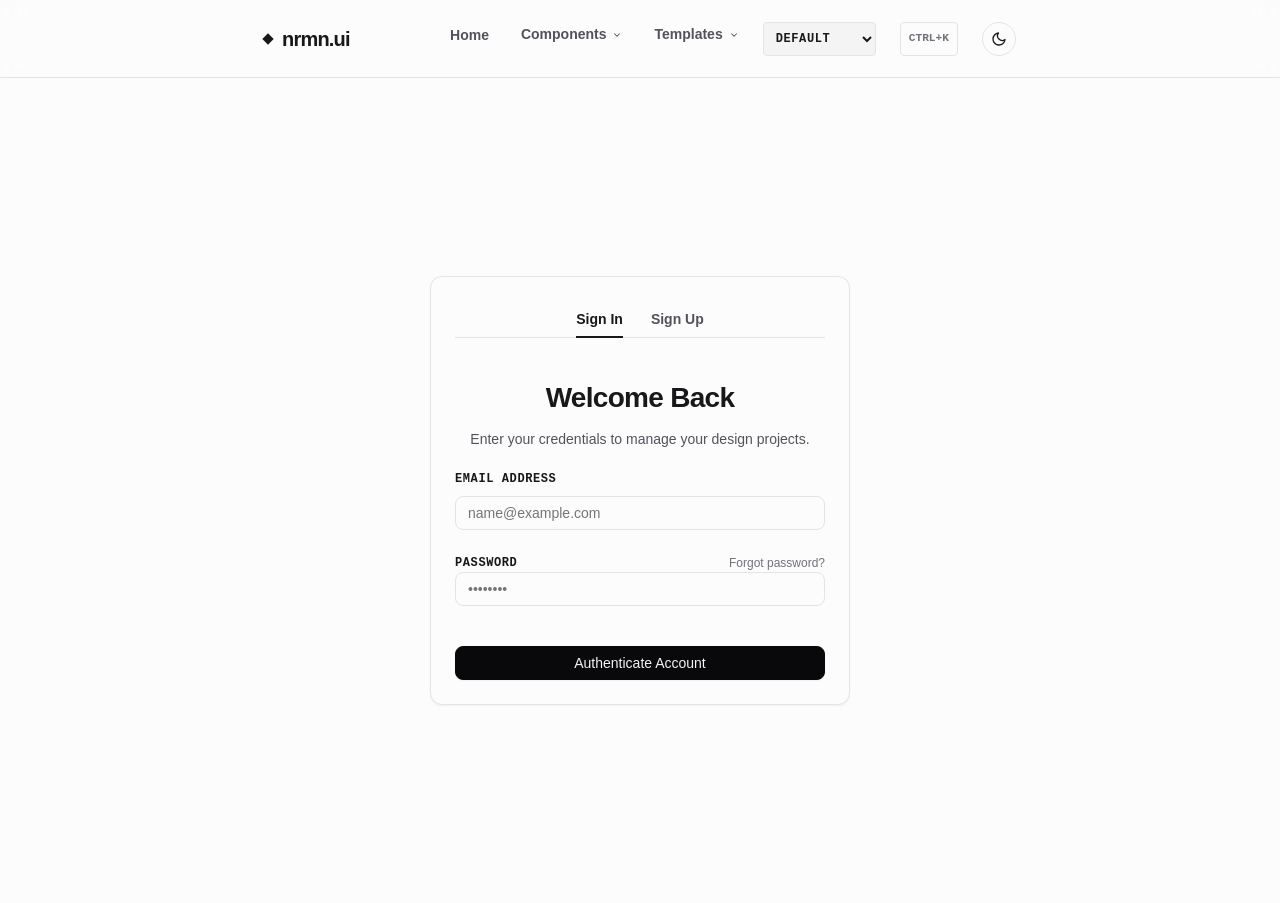
==== commit 4d944b45: "feat(breadcrumbs): add responsive breadcrumb styles and collapsible dropdown logic" ====
--- a/auth.html
+++ b/auth.html
@@ -52,6 +52,7 @@
                 <li><a href="docs.html#inputs">Inputs & Selects</a></li>
                 <li><a href="docs.html#cards">Cards</a></li>
                 <li><a href="docs.html#tabs">Tabs</a></li>
+                <li><a href="docs.html#breadcrumbs">Breadcrumbs</a></li>
                 <li><a href="docs.html#alerts">Alerts & Dialogs</a></li>
                 <li><a href="docs.html#tables">Tables</a></li>
                 <li><a href="docs.html#skeletons">Skeleton Loaders</a></li>
--- a/style.css
+++ b/style.css
@@ -1729,11 +1729,378 @@
   gap: 0.5rem;
 }
 
-
-
-
-
-
-
-
-
+/* ==========================================================================
+   Code Copy & Playground Custom Styles
+   ========================================================================== */
+
+/* Preformatted Code Blocks */
+.code-block-wrapper {
+  position: relative;
+  margin: 1rem 0;
+  width: 100%;
+}
+
+pre {
+  background-color: var(--bg-secondary);
+  border: 1px solid var(--border-color);
+  border-radius: var(--radius-md);
+  padding: 1.25rem;
+  overflow-x: auto;
+  font-family: var(--font-mono);
+  font-size: 0.85rem;
+  line-height: 1.5;
+  color: var(--text-primary);
+  margin: 0;
+}
+
+pre code {
+  font-family: inherit;
+  font-size: inherit;
+  color: inherit;
+  background: none;
+  padding: 0;
+  border: none;
+  border-radius: 0;
+}
+
+.copy-code-btn {
+  position: absolute;
+  top: 0.5rem;
+  right: 0.5rem;
+  background-color: var(--bg-primary);
+  border: 1px solid var(--border-color);
+  border-radius: var(--radius-sm);
+  color: var(--text-secondary);
+  font-size: 0.75rem;
+  font-family: var(--font-sans);
+  font-weight: 600;
+  padding: 0.25rem 0.5rem;
+  cursor: pointer;
+  opacity: 0.65;
+  transition: opacity var(--transition-fast), background-color var(--transition-fast), border-color var(--transition-fast), color var(--transition-fast), box-shadow var(--transition-fast);
+  display: flex;
+  align-items: center;
+  gap: 0.35rem;
+  box-shadow: var(--shadow-sm);
+}
+
+.code-block-wrapper:hover .copy-code-btn,
+.copy-code-btn:focus-visible {
+  opacity: 1;
+}
+
+.copy-code-btn:hover {
+  background-color: var(--bg-tertiary);
+  color: var(--text-primary);
+  border-color: var(--border-hover);
+}
+
+.copy-code-btn.copied {
+  border-color: rgba(16, 185, 129, 0.5) !important;
+  box-shadow: 0 0 0 2px rgba(16, 185, 129, 0.15) !important;
+  background-color: var(--bg-primary) !important;
+}
+
+.copy-code-btn:active {
+  transform: scale(0.96);
+}
+
+/* Component Playground */
+.playground-layout {
+  display: grid;
+  grid-template-columns: 1fr;
+  gap: 2rem;
+  margin-top: 1.5rem;
+}
+
+@media (min-width: 768px) {
+  .playground-layout {
+    grid-template-columns: 350px 1fr;
+  }
+}
+
+.playground-controls {
+  background-color: var(--bg-secondary);
+  border: 1px solid var(--border-color);
+  border-radius: var(--radius-md);
+  padding: 1.5rem;
+  display: flex;
+  flex-direction: column;
+  gap: 1.25rem;
+}
+
+.playground-preview-pane {
+  border: 1px solid var(--border-color);
+  border-radius: var(--radius-md);
+  background-color: var(--bg-primary);
+  padding: 2.5rem;
+  display: flex;
+  align-items: center;
+  justify-content: center;
+  min-height: 220px;
+  position: relative;
+  overflow: hidden;
+  box-shadow: inset 0 0 10px rgba(0, 0, 0, 0.02);
+}
+
+.playground-preview-element {
+  display: inline-flex;
+  align-items: center;
+  justify-content: center;
+  transition: box-shadow var(--transition-fast), transform var(--transition-fast);
+}
+
+.playground-code-output {
+  margin-top: 1.5rem;
+}
+
+/* Settings Page Spacing & Layout Fixes */
+.py-6 {
+  padding-top: 3.5rem;
+  padding-bottom: 3.5rem;
+}
+
+/* Vertical Settings Sidebar Tabs */
+.grid.tab-container .tab-btn {
+  width: 100% !important;
+  justify-content: flex-start !important;
+  background: transparent !important;
+  border: none !important;
+  box-shadow: none !important;
+  color: var(--text-secondary) !important;
+  padding: 0.65rem 1rem !important;
+  border-radius: var(--radius-sm) !important;
+  transition: background-color var(--transition-fast), color var(--transition-fast), transform var(--transition-fast) !important;
+  position: relative !important;
+  text-align: left !important;
+  display: flex !important;
+  align-items: center !important;
+  gap: 0.5rem !important;
+}
+
+.grid.tab-container .tab-btn::after {
+  display: none !important; /* Hide horizontal underline */
+}
+
+.grid.tab-container .tab-btn:hover {
+  color: var(--text-primary) !important;
+  background-color: var(--bg-tertiary) !important;
+}
+
+.grid.tab-container .tab-btn.active {
+  color: var(--text-primary) !important;
+  background-color: var(--bg-tertiary) !important;
+  font-weight: 600 !important;
+}
+
+.grid.tab-container .tab-btn.active::before {
+  content: '';
+  position: absolute;
+  left: 0;
+  top: 25%;
+  height: 50%;
+  width: 3px;
+  background-color: var(--text-primary);
+  border-radius: 2px;
+}
+
+/* ==========================================================================
+   Breadcrumbs Component
+   ========================================================================== */
+
+.breadcrumb {
+  display: flex;
+  align-items: center;
+  font-family: var(--font-sans);
+}
+
+.breadcrumb ol {
+  display: flex;
+  flex-wrap: wrap;
+  align-items: center;
+  list-style: none;
+  margin: 0;
+  padding: 0;
+  gap: 0.5rem;
+}
+
+.breadcrumb-item {
+  display: inline-flex;
+  align-items: center;
+  font-size: 0.875rem;
+  font-weight: 500;
+  color: var(--text-secondary);
+}
+
+.breadcrumb-item a {
+  display: inline-flex;
+  align-items: center;
+  gap: 0.375rem;
+  color: var(--text-secondary);
+  text-decoration: none;
+  border-bottom: 1px solid transparent;
+  transition: color var(--transition-fast), border-color var(--transition-fast);
+}
+
+.breadcrumb-item a:hover {
+  color: var(--text-primary);
+  border-bottom-color: var(--text-primary);
+}
+
+.breadcrumb-item.active {
+  color: var(--text-primary);
+  font-weight: 600;
+}
+
+.breadcrumb-item.active a {
+  color: var(--text-primary);
+  pointer-events: none;
+  border-bottom-color: transparent;
+}
+
+/* Breadcrumb Item Separator (Slash style default) */
+.breadcrumb ol > .breadcrumb-item + .breadcrumb-item::before {
+  content: "/";
+  display: inline-block;
+  margin-right: 0.5rem;
+  color: var(--text-tertiary);
+  user-select: none;
+  font-size: 0.8rem;
+  font-weight: 400;
+}
+
+/* Chevron separator style */
+.breadcrumb-chevron ol > .breadcrumb-item + .breadcrumb-item::before {
+  content: "";
+  display: inline-block;
+  width: 6px;
+  height: 6px;
+  border-right: 1.5px solid var(--text-tertiary);
+  border-bottom: 1.5px solid var(--text-tertiary);
+  transform: rotate(-45deg);
+  margin-right: 0.5rem;
+  vertical-align: middle;
+  position: relative;
+  top: -1px;
+}
+
+/* Dot separator style */
+.breadcrumb-dot ol > .breadcrumb-item + .breadcrumb-item::before {
+  content: "";
+  display: inline-block;
+  width: 4px;
+  height: 4px;
+  border-radius: 50%;
+  background-color: var(--text-tertiary);
+  margin-right: 0.5rem;
+  vertical-align: middle;
+  position: relative;
+  top: -1px;
+}
+
+/* Breadcrumbs with Background Pill */
+.breadcrumb-pill {
+  background-color: var(--bg-secondary);
+  border: 1px solid var(--border-color);
+  padding: 0.625rem 1.25rem;
+  border-radius: var(--radius-md);
+  box-shadow: var(--shadow-sm);
+  display: inline-flex;
+}
+
+/* Breadcrumbs with SVG Icons */
+.breadcrumb-item-icon {
+  width: 14px;
+  height: 14px;
+  color: currentColor;
+}
+
+/* Collapsible Dropdown Breadcrumb */
+.breadcrumb-dropdown {
+  position: relative;
+}
+
+.breadcrumb-dropdown-trigger {
+  background: var(--bg-tertiary);
+  border: 1px solid var(--border-color);
+  color: var(--text-secondary);
+  cursor: pointer;
+  padding: 0.15rem 0.45rem;
+  border-radius: var(--radius-sm);
+  font-size: 0.75rem;
+  line-height: 1;
+  font-weight: 700;
+  display: inline-flex;
+  align-items: center;
+  justify-content: center;
+  transition: background-color var(--transition-fast), color var(--transition-fast), border-color var(--transition-fast), transform var(--transition-fast);
+}
+
+.breadcrumb-dropdown-trigger:hover,
+.breadcrumb-dropdown-trigger:focus-visible {
+  background-color: var(--border-hover);
+  color: var(--text-primary);
+  border-color: var(--text-primary);
+}
+
+.breadcrumb-dropdown-trigger:active {
+  transform: scale(0.95);
+}
+
+.breadcrumb-dropdown-menu {
+  position: absolute;
+  top: calc(100% + 6px);
+  left: 50%;
+  transform: translateX(-50%) translateY(4px);
+  background-color: var(--bg-secondary);
+  border: 1px solid var(--border-color);
+  border-radius: var(--radius-sm);
+  box-shadow: var(--shadow-md);
+  list-style: none;
+  margin: 0;
+  padding: 0.35rem 0;
+  min-width: 130px;
+  z-index: 10;
+  opacity: 0;
+  visibility: hidden;
+  transition: opacity var(--transition-fast), transform var(--transition-fast), visibility var(--transition-fast);
+}
+
+.breadcrumb-dropdown-menu::before {
+  content: '';
+  position: absolute;
+  top: -5px;
+  left: 50%;
+  transform: translateX(-50%) rotate(45deg);
+  width: 8px;
+  height: 8px;
+  background-color: var(--bg-secondary);
+  border-left: 1px solid var(--border-color);
+  border-top: 1px solid var(--border-color);
+}
+
+.breadcrumb-dropdown.open .breadcrumb-dropdown-menu {
+  opacity: 1;
+  visibility: visible;
+  transform: translateX(-50%) translateY(0);
+}
+
+.breadcrumb-dropdown-menu li {
+  width: 100%;
+}
+
+.breadcrumb-dropdown-menu li a {
+  display: block;
+  padding: 0.45rem 1rem;
+  font-size: 0.8125rem;
+  color: var(--text-secondary);
+  text-decoration: none;
+  border-bottom: none !important;
+  transition: background-color var(--transition-fast), color var(--transition-fast);
+  white-space: nowrap;
+}
+
+.breadcrumb-dropdown-menu li a:hover {
+  background-color: var(--bg-tertiary);
+  color: var(--text-primary);
+}
